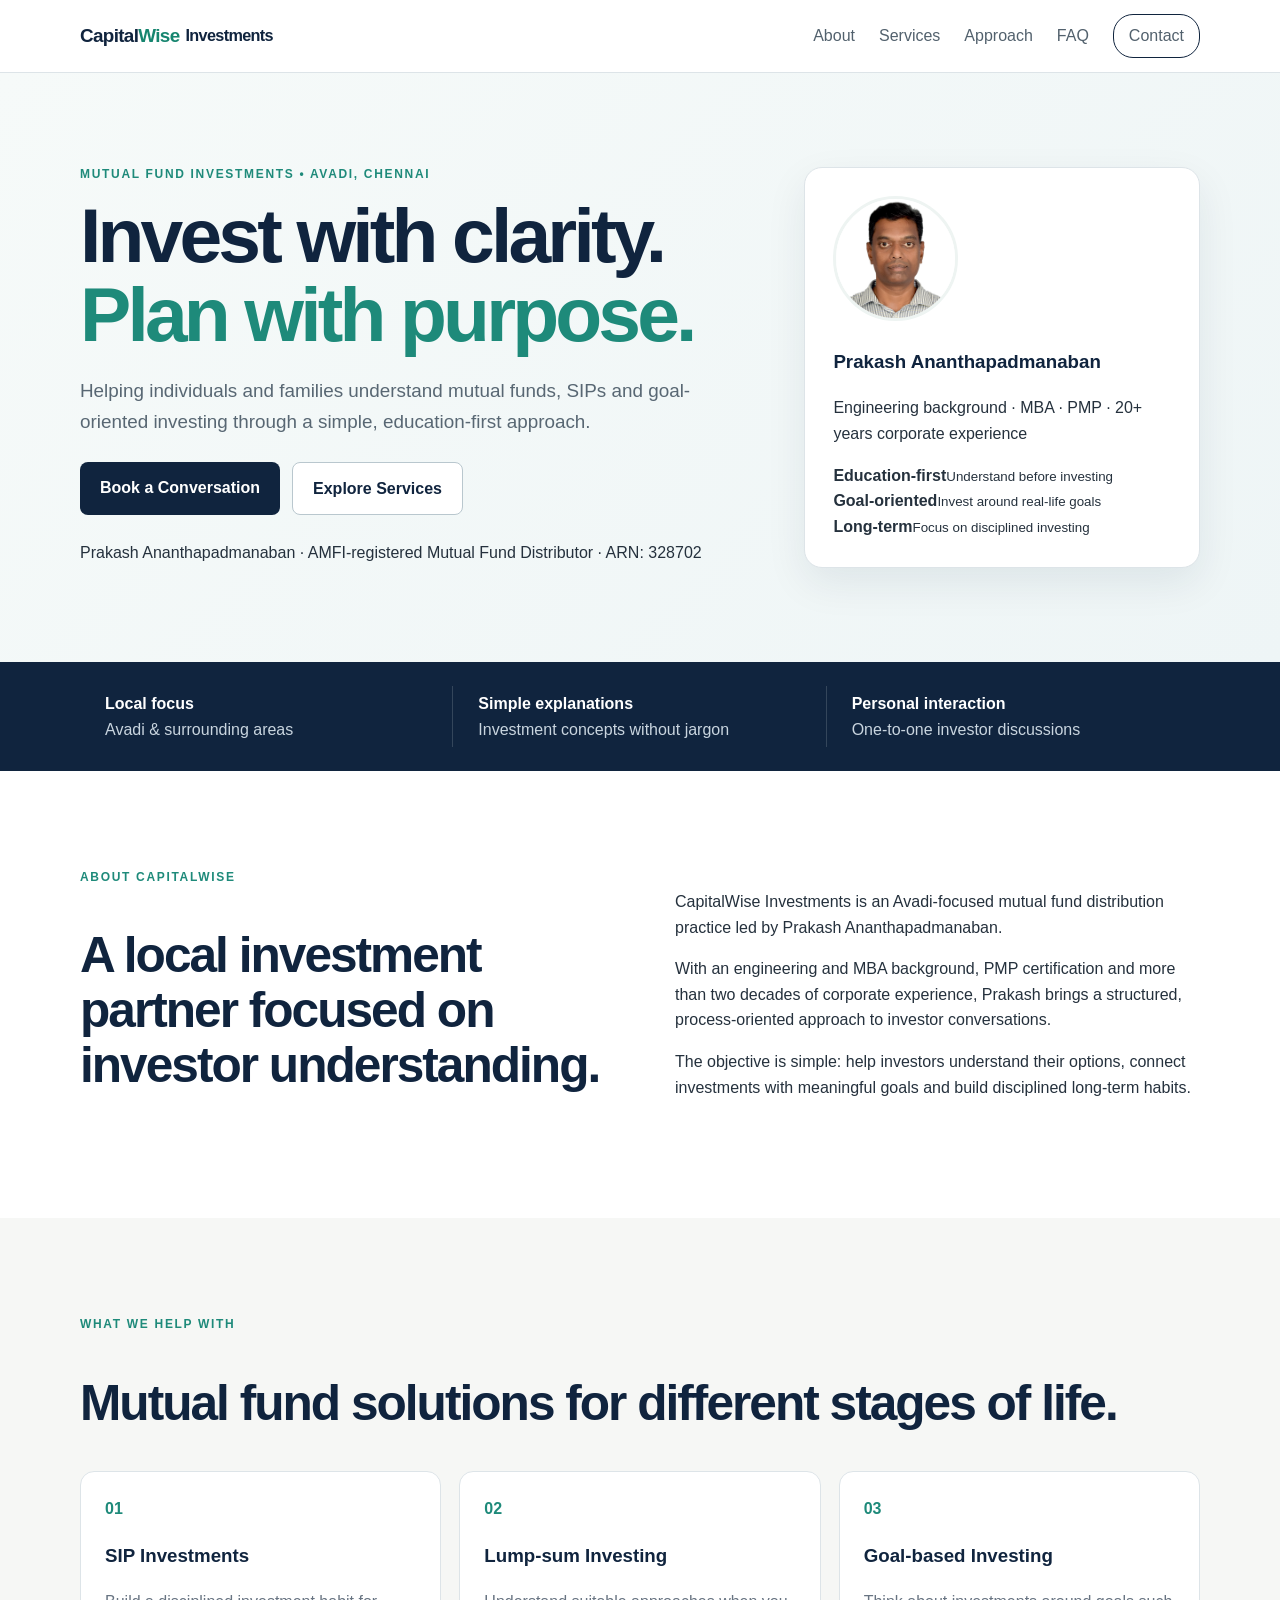
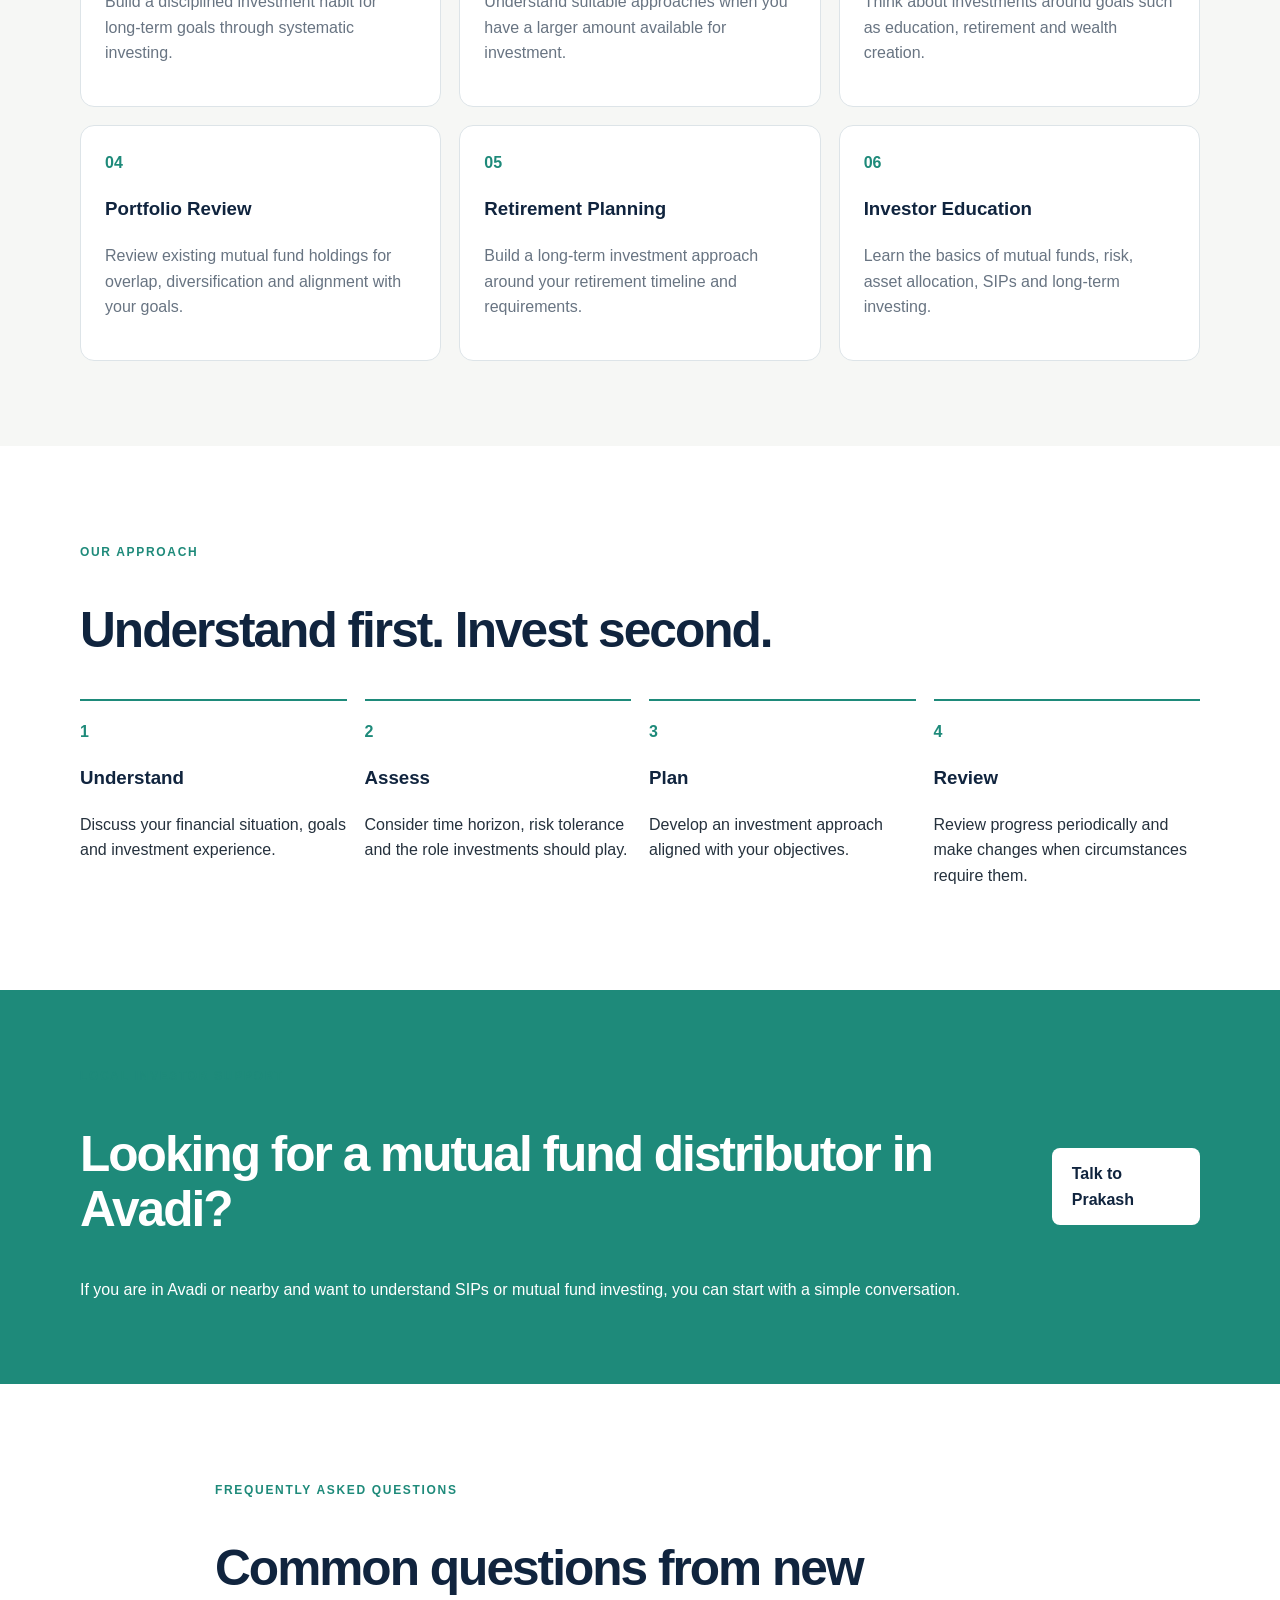
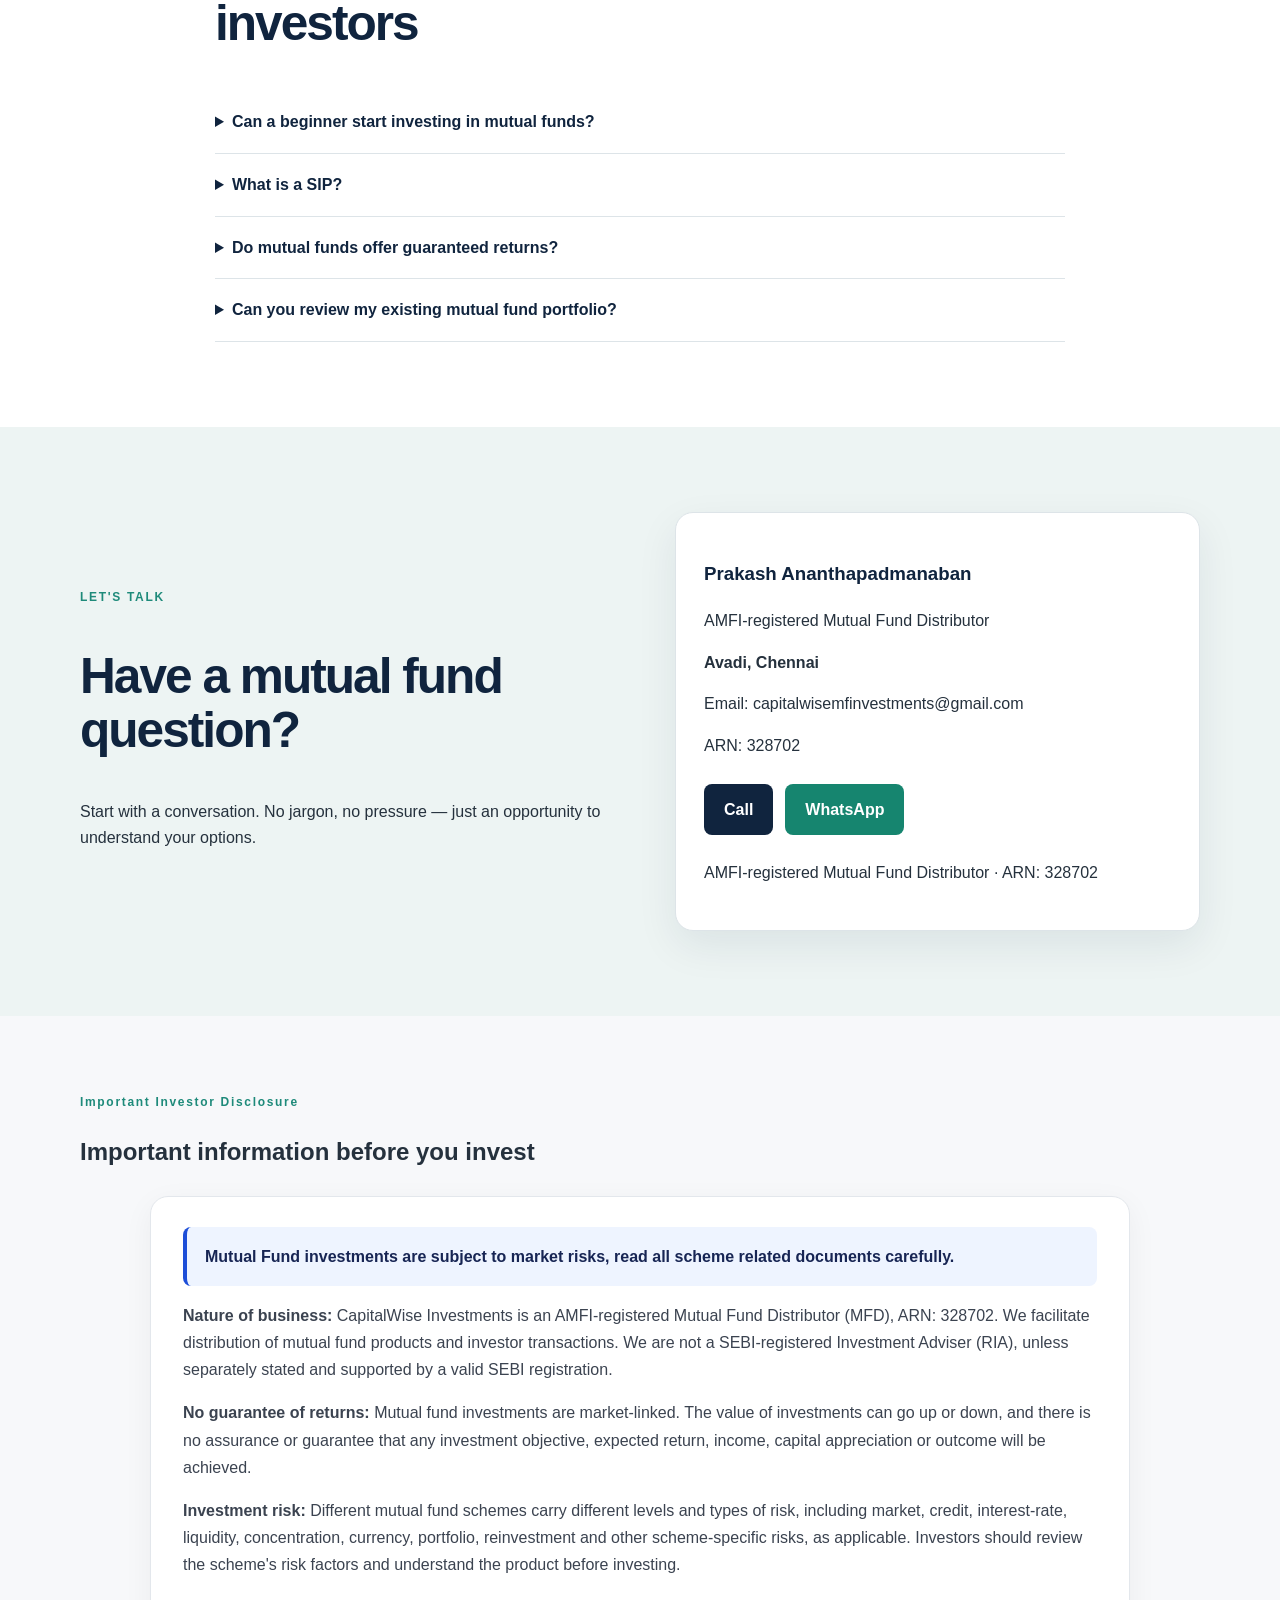
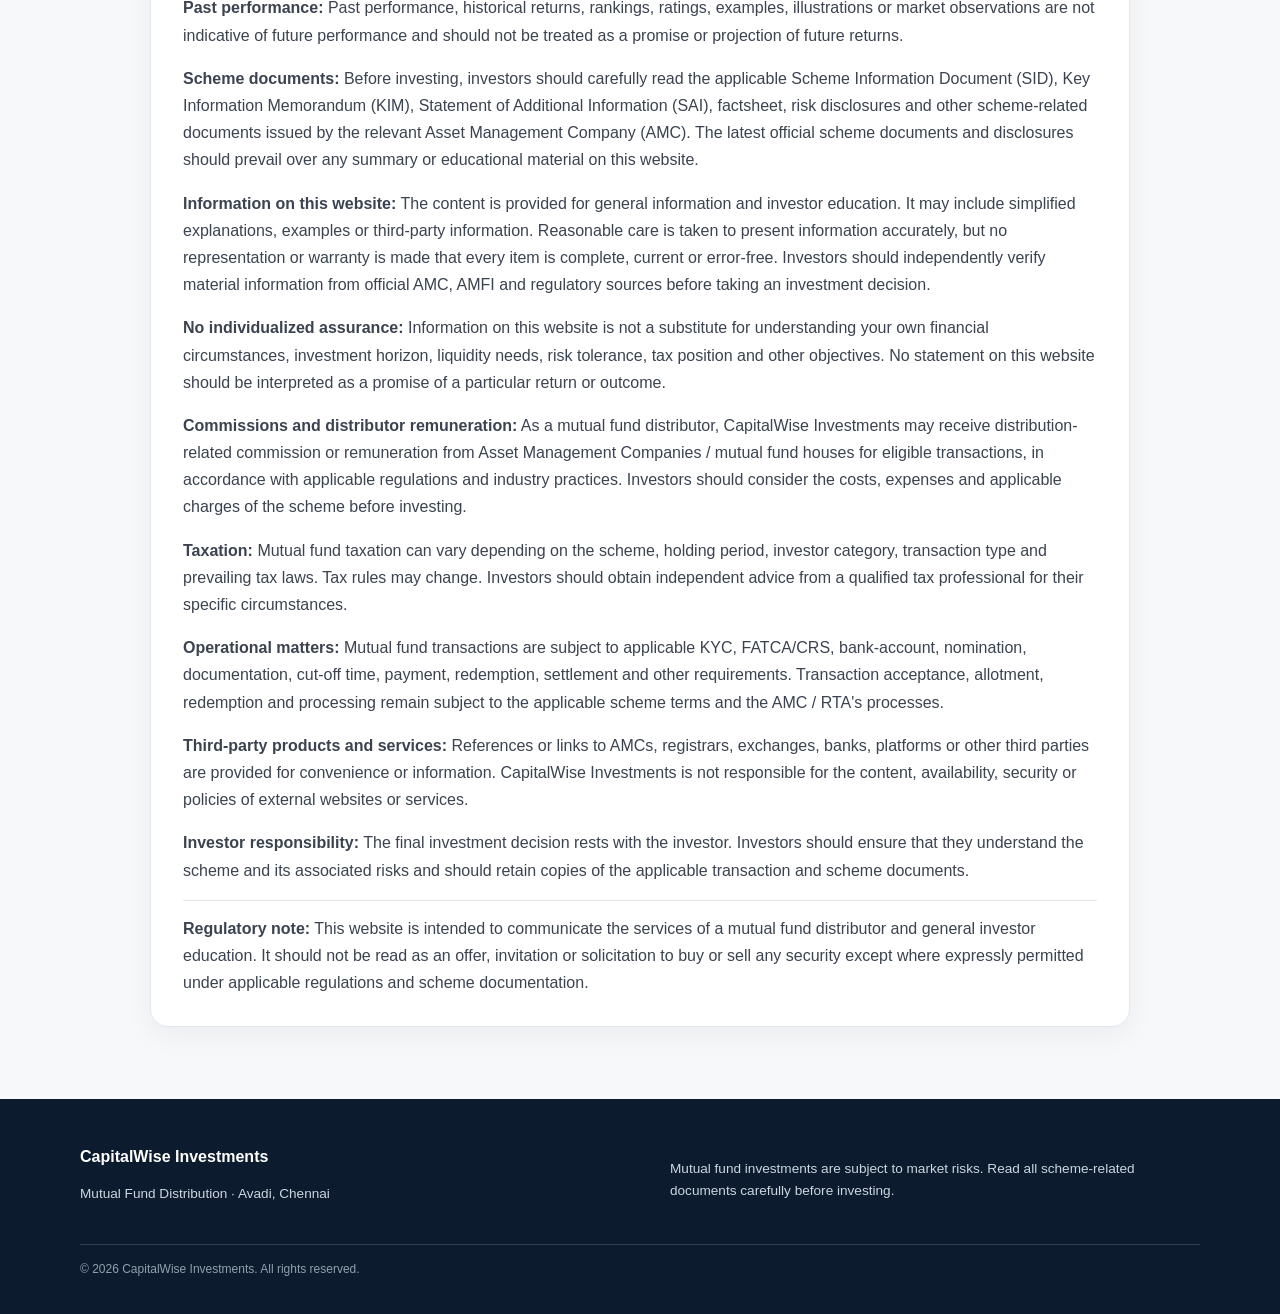
==== index.html @ 701c9440 "Add files via upload" ====
<!DOCTYPE html>
<html lang="en">
<head>
  <meta charset="UTF-8">
  <meta name="viewport" content="width=device-width, initial-scale=1.0">
  <title>CapitalWise Investments | Mutual Fund Distributor in Avadi, Chennai</title>
  <meta name="description" content="CapitalWise Investments helps individuals and families understand SIPs and mutual fund investments in Avadi, Chennai through an education-led, goal-oriented approach.">
  <meta name="keywords" content="mutual fund distributor Avadi, mutual fund advisor Avadi, SIP investment Avadi, mutual fund investment Chennai, CapitalWise Investments">
  <link rel="stylesheet" href="style.css">
</head>
<body>
<header class="nav">
  <div class="container nav-inner">
    <a class="brand brand-logo" href="index.html"><span class="cw-capital">Capital</span><span class="cw-wise">Wise</span><span class="cw-investments"> Investments</span></a>
    <nav>
      <a href="#about">About</a>
      <a href="#services">Services</a>
      <a href="#approach">Approach</a>
      <a href="#faq">FAQ</a>
      <a class="nav-cta" href="#contact">Contact</a>
    </nav>
  </div>
</header>

<main>
<section class="hero">
  <div class="container hero-grid">
    <div>
      <p class="eyebrow">MUTUAL FUND INVESTMENTS • AVADI, CHENNAI</p>
      <h1>Invest with clarity.<br><span>Plan with purpose.</span></h1>
      <p class="lead">Helping individuals and families understand mutual funds, SIPs and goal-oriented investing through a simple, education-first approach.</p>
      <div class="buttons">
        <a class="btn primary" href="#contact">Book a Conversation</a>
        <a class="btn secondary" href="#services">Explore Services</a>
      </div>
      <p class="credentials">Prakash Ananthapadmanaban · AMFI-registered Mutual Fund Distributor · ARN: 328702</p>
    </div>
    <div class="hero-card">
      <img class="portrait" src="assets/prakash-profile.jpg" alt="Prakash Ananthapadmanaban">
      <h3>Prakash Ananthapadmanaban</h3>
      <p>Engineering background · MBA · PMP · 20+ years corporate experience</p>
      <div class="mini-points">
        <div><strong>Education-first</strong><small>Understand before investing</small></div>
        <div><strong>Goal-oriented</strong><small>Invest around real-life goals</small></div>
        <div><strong>Long-term</strong><small>Focus on disciplined investing</small></div>
      </div>
    </div>
  </div>
</section>

<section class="trust-strip">
  <div class="container trust-grid">
    <div><strong>Local focus</strong><span>Avadi & surrounding areas</span></div>
    <div><strong>Simple explanations</strong><span>Investment concepts without jargon</span></div>
    <div><strong>Personal interaction</strong><span>One-to-one investor discussions</span></div>
  </div>
</section>

<section id="about" class="section">
  <div class="container two-col">
    <div>
      <p class="eyebrow">ABOUT CAPITALWISE</p>
      <h2>A local investment partner focused on investor understanding.</h2>
    </div>
    <div>
      <p>CapitalWise Investments is an Avadi-focused mutual fund distribution practice led by Prakash Ananthapadmanaban.</p>
      <p>With an engineering and MBA background, PMP certification and more than two decades of corporate experience, Prakash brings a structured, process-oriented approach to investor conversations.</p>
      <p>The objective is simple: help investors understand their options, connect investments with meaningful goals and build disciplined long-term habits.</p>
    </div>
  </div>
</section>

<section id="services" class="section light">
  <div class="container">
    <p class="eyebrow">WHAT WE HELP WITH</p>
    <h2>Mutual fund solutions for different stages of life.</h2>
    <div class="cards">
      <article><div class="icon">01</div><h3>SIP Investments</h3><p>Build a disciplined investment habit for long-term goals through systematic investing.</p></article>
      <article><div class="icon">02</div><h3>Lump-sum Investing</h3><p>Understand suitable approaches when you have a larger amount available for investment.</p></article>
      <article><div class="icon">03</div><h3>Goal-based Investing</h3><p>Think about investments around goals such as education, retirement and wealth creation.</p></article>
      <article><div class="icon">04</div><h3>Portfolio Review</h3><p>Review existing mutual fund holdings for overlap, diversification and alignment with your goals.</p></article>
      <article><div class="icon">05</div><h3>Retirement Planning</h3><p>Build a long-term investment approach around your retirement timeline and requirements.</p></article>
      <article><div class="icon">06</div><h3>Investor Education</h3><p>Learn the basics of mutual funds, risk, asset allocation, SIPs and long-term investing.</p></article>
    </div>
  </div>
</section>

<section id="approach" class="section">
  <div class="container">
    <p class="eyebrow">OUR APPROACH</p>
    <h2>Understand first. Invest second.</h2>
    <div class="steps">
      <div><span>1</span><h3>Understand</h3><p>Discuss your financial situation, goals and investment experience.</p></div>
      <div><span>2</span><h3>Assess</h3><p>Consider time horizon, risk tolerance and the role investments should play.</p></div>
      <div><span>3</span><h3>Plan</h3><p>Develop an investment approach aligned with your objectives.</p></div>
      <div><span>4</span><h3>Review</h3><p>Review progress periodically and make changes when circumstances require them.</p></div>
    </div>
  </div>
</section>

<section class="local-section">
  <div class="container local-box">
    <div>
      <p class="eyebrow">LOCAL INVESTOR SUPPORT</p>
      <h2>Looking for a mutual fund distributor in Avadi?</h2>
      <p>If you are in Avadi or nearby and want to understand SIPs or mutual fund investing, you can start with a simple conversation.</p>
    </div>
    <a class="btn light-btn" href="#contact">Talk to Prakash</a>
  </div>
</section>

<section id="faq" class="section">
  <div class="container narrow">
    <p class="eyebrow">FREQUENTLY ASKED QUESTIONS</p>
    <h2>Common questions from new investors</h2>
    <details><summary>Can a beginner start investing in mutual funds?</summary><p>Yes. The appropriate starting point depends on your goals, time horizon, risk tolerance and financial situation.</p></details>
    <details><summary>What is a SIP?</summary><p>A Systematic Investment Plan allows an investor to invest a chosen amount periodically into a mutual fund scheme.</p></details>
    <details><summary>Do mutual funds offer guaranteed returns?</summary><p>No. Mutual fund investments are subject to market risks. Returns are not guaranteed.</p></details>
    <details><summary>Can you review my existing mutual fund portfolio?</summary><p>Yes. A portfolio review can help you understand what you own, possible overlaps and whether the portfolio remains aligned with your objectives.</p></details>
  </div>
</section>

<section id="contact" class="contact">
  <div class="container contact-grid">
    <div>
      <p class="eyebrow">LET'S TALK</p>
      <h2>Have a mutual fund question?</h2>
      <p>Start with a conversation. No jargon, no pressure — just an opportunity to understand your options.</p>
    </div>
    <div class="contact-card">
      <h3>Prakash Ananthapadmanaban</h3>
      <p>AMFI-registered Mutual Fund Distributor</p>
      <p><strong>Avadi, Chennai</strong></p><p>Email: <a href="mailto:capitalwisemfinvestments@gmail.com">capitalwisemfinvestments@gmail.com</a></p>
      <p>ARN: 328702</p>
      <div class="buttons">
        <a class="btn primary" href="tel:+919841583765">Call</a>
        <a class="btn whatsapp" href="https://wa.me/919841583765">WhatsApp</a>
      </div>
      <p class="small">AMFI-registered Mutual Fund Distributor · ARN: 328702</p>
    </div>
  </div>
</section>
</main>

<section class="disclosure" id="investor-disclosure">
  <div class="container">
    <div class="section-heading">
      <span class="eyebrow">Important Investor Disclosure</span>
      <h2>Important information before you invest</h2>
    </div>
    <div class="disclosure-card">
      <p class="standard-warning"><strong>Mutual Fund investments are subject to market risks, read all scheme related documents carefully.</strong></p>
      <p><strong>Nature of business:</strong> CapitalWise Investments is an AMFI-registered Mutual Fund Distributor (MFD), ARN: 328702. We facilitate distribution of mutual fund products and investor transactions. We are not a SEBI-registered Investment Adviser (RIA), unless separately stated and supported by a valid SEBI registration.</p>
      <p><strong>No guarantee of returns:</strong> Mutual fund investments are market-linked. The value of investments can go up or down, and there is no assurance or guarantee that any investment objective, expected return, income, capital appreciation or outcome will be achieved.</p>
      <p><strong>Investment risk:</strong> Different mutual fund schemes carry different levels and types of risk, including market, credit, interest-rate, liquidity, concentration, currency, portfolio, reinvestment and other scheme-specific risks, as applicable. Investors should review the scheme's risk factors and understand the product before investing.</p>
      <p><strong>Past performance:</strong> Past performance, historical returns, rankings, ratings, examples, illustrations or market observations are not indicative of future performance and should not be treated as a promise or projection of future returns.</p>
      <p><strong>Scheme documents:</strong> Before investing, investors should carefully read the applicable Scheme Information Document (SID), Key Information Memorandum (KIM), Statement of Additional Information (SAI), factsheet, risk disclosures and other scheme-related documents issued by the relevant Asset Management Company (AMC). The latest official scheme documents and disclosures should prevail over any summary or educational material on this website.</p>
      <p><strong>Information on this website:</strong> The content is provided for general information and investor education. It may include simplified explanations, examples or third-party information. Reasonable care is taken to present information accurately, but no representation or warranty is made that every item is complete, current or error-free. Investors should independently verify material information from official AMC, AMFI and regulatory sources before taking an investment decision.</p>
      <p><strong>No individualized assurance:</strong> Information on this website is not a substitute for understanding your own financial circumstances, investment horizon, liquidity needs, risk tolerance, tax position and other objectives. No statement on this website should be interpreted as a promise of a particular return or outcome.</p>
      <p><strong>Commissions and distributor remuneration:</strong> As a mutual fund distributor, CapitalWise Investments may receive distribution-related commission or remuneration from Asset Management Companies / mutual fund houses for eligible transactions, in accordance with applicable regulations and industry practices. Investors should consider the costs, expenses and applicable charges of the scheme before investing.</p>
      <p><strong>Taxation:</strong> Mutual fund taxation can vary depending on the scheme, holding period, investor category, transaction type and prevailing tax laws. Tax rules may change. Investors should obtain independent advice from a qualified tax professional for their specific circumstances.</p>
      <p><strong>Operational matters:</strong> Mutual fund transactions are subject to applicable KYC, FATCA/CRS, bank-account, nomination, documentation, cut-off time, payment, redemption, settlement and other requirements. Transaction acceptance, allotment, redemption and processing remain subject to the applicable scheme terms and the AMC / RTA's processes.</p>
      <p><strong>Third-party products and services:</strong> References or links to AMCs, registrars, exchanges, banks, platforms or other third parties are provided for convenience or information. CapitalWise Investments is not responsible for the content, availability, security or policies of external websites or services.</p>
      <p><strong>Investor responsibility:</strong> The final investment decision rests with the investor. Investors should ensure that they understand the scheme and its associated risks and should retain copies of the applicable transaction and scheme documents.</p>
      <p class="disclosure-note"><strong>Regulatory note:</strong> This website is intended to communicate the services of a mutual fund distributor and general investor education. It should not be read as an offer, invitation or solicitation to buy or sell any security except where expressly permitted under applicable regulations and scheme documentation.</p>
    </div>
  </div>
</section>
<footer>
  <div class="container footer-grid">
    <div><strong>CapitalWise Investments</strong><p>Mutual Fund Distribution · Avadi, Chennai</p></div>
    <div><p>Mutual fund investments are subject to market risks. Read all scheme-related documents carefully before investing.</p></div>
  </div>
  <div class="container copyright">© 2026 CapitalWise Investments. All rights reserved.</div>
</footer>
</body>
</html>
---- style.css ----
*{box-sizing:border-box}body{margin:0;font-family:Arial,sans-serif;color:#25313d;line-height:1.6}a{text-decoration:none;color:inherit}.container{width:min(1120px,92%);margin:auto}.nav{position:sticky;top:0;background:#fff;border-bottom:1px solid #dde4e8;z-index:5}.nav-inner{height:72px;display:flex;justify-content:space-between;align-items:center}.brand-logo img{height:58px;width:auto}nav{display:flex;gap:24px;align-items:center;color:#52616d}.nav-cta{border:1px solid #10243e;padding:8px 15px;border-radius:20px}.hero{background:linear-gradient(135deg,#f6faf9,#eef5f6);padding:80px 0}.hero-grid{display:grid;grid-template-columns:1.25fr .75fr;gap:65px;align-items:center}.eyebrow{font-size:.75rem;font-weight:800;letter-spacing:.14em;color:#1e8a7a}.hero h1{font-size:clamp(2.7rem,6vw,4.8rem);line-height:1.03;letter-spacing:-.05em;color:#10243e;margin:12px 0 22px}.hero h1 span,.compact-hero h1 span{color:#1e8a7a}.lead{font-size:1.18rem;color:#586773;max-width:680px}.buttons{display:flex;gap:12px;flex-wrap:wrap;margin:25px 0}.btn{padding:13px 20px;border-radius:8px;font-weight:750;display:inline-block}.primary{background:#10243e;color:white}.secondary{background:white;border:1px solid #b9c7ce;color:#10243e}.whatsapp{background:#16856f;color:white}.credential-box{display:flex;flex-direction:column;padding:13px 16px;border-left:3px solid #1e8a7a;background:#edf7f4;max-width:600px}.credential-box span{font-size:.82rem;color:#687482}.hero-card,.contact-card{background:#fff;border:1px solid #dde4e8;border-radius:18px;padding:28px;box-shadow:0 15px 40px rgba(16,36,62,.08)}.portrait{width:125px;height:125px;border-radius:50%;object-fit:cover;object-position:center top;border:3px solid #eef4f2}.hero-card h3,.contact-card h3{color:#10243e}.hero-card li{padding:5px;color:#687482}.card-note{border-top:1px solid #dde4e8;padding-top:15px;color:#687482;font-size:.88rem}.trust-strip{background:#10243e;color:#fff}.trust-grid{display:grid;grid-template-columns:repeat(3,1fr);padding:24px 0}.trust-grid div{padding:5px 25px;border-right:1px solid #34465b}.trust-grid div:last-child{border:0}.trust-grid span,.trust-grid strong{display:block}.trust-grid span{color:#c9d5df}.section{padding:85px 0}.light{background:#f6f7f5}.two-col,.contact-grid{display:grid;grid-template-columns:1fr 1fr;gap:70px;align-items:center}.section h2,.contact h2,.local-section h2{font-size:clamp(2rem,4vw,3.1rem);line-height:1.1;color:#10243e;letter-spacing:-.04em}.cards{display:grid;grid-template-columns:repeat(3,1fr);gap:18px;margin-top:35px}.cards article{background:#fff;border:1px solid #dde4e8;border-radius:14px;padding:24px}.cards h3{color:#10243e}.cards p,.content-grid p{color:#687482}.icon{color:#1e8a7a;font-weight:800}.steps{display:grid;grid-template-columns:repeat(4,1fr);gap:18px;margin-top:35px}.steps>div{border-top:2px solid #1e8a7a;padding-top:18px}.steps span{color:#1e8a7a;font-weight:800}.steps h3{color:#10243e}.local-section{background:#1e8a7a;color:white;padding:65px 0}.local-box{display:flex;justify-content:space-between;align-items:center;gap:35px}.local-section h2{color:white}.light-eyebrow{color:#d8fff6}.light-btn{background:#fff;color:#10243e}.contact{background:#edf4f3;padding:85px 0}.contact-links{display:flex;flex-direction:column;gap:8px;font-weight:750;color:#10243e}.narrow{max-width:850px}.narrow details{border-bottom:1px solid #dde4e8;padding:18px 0}.narrow summary{font-weight:750;color:#10243e}.content-grid{display:grid;grid-template-columns:1fr 1fr;gap:20px;margin-top:35px}.content-grid>div{padding:25px;border:1px solid #dde4e8;border-radius:14px}.compact-hero{padding:70px 0}.compact-hero h1{font-size:clamp(2.5rem,6vw,4.4rem);color:#10243e;line-height:1.05}.footer-grid{display:grid;grid-template-columns:1fr 1fr;gap:60px}.footer-grid p{font-size:.85rem;color:#cbd6df}.footer-grid strong{color:white}.copyright{border-top:1px solid #304052;margin-top:25px;padding:15px 0;color:#91a0ad;font-size:.75rem}footer{background:#0c1b2e;padding:45px 0 20px;color:white}@media(max-width:800px){nav{display:none}.hero-grid,.two-col,.contact-grid{grid-template-columns:1fr;gap:35px}.cards,.steps,.content-grid{grid-template-columns:1fr 1fr}.local-box{flex-direction:column;align-items:flex-start}.footer-grid{grid-template-columns:1fr}}@media(max-width:520px){.cards,.steps,.content-grid{grid-template-columns:1fr}.brand-logo img{height:48px}.hero{padding:55px 0}.trust-grid{grid-template-columns:1fr}.trust-grid div{border:0;border-bottom:1px solid #34465b;padding:12px 0}}
.brand-logo{display:flex;align-items:center;gap:0;white-space:nowrap;font-size:1.18rem;font-weight:850;letter-spacing:-.035em;color:#10243e}.cw-wise{color:#16856f}.cw-investments{font-size:.86em;color:#10243e;margin-left:6px;font-weight:750}.brand-logo:hover{text-decoration:none}


/* Detailed investor disclosure */
.disclosure{padding:72px 0;background:#f7f8fa}
.disclosure-card{max-width:980px;margin:24px auto 0;background:#fff;border:1px solid #e3e7ec;border-radius:18px;padding:30px 32px;box-shadow:0 8px 30px rgba(15,23,42,.05)}
.disclosure-card p{margin:0 0 16px;line-height:1.7;color:#3b4350}
.disclosure-card p:last-child{margin-bottom:0}
.standard-warning{padding:16px 18px;border-left:4px solid #1d4ed8;background:#eef4ff;color:#172554!important;border-radius:8px}
.disclosure-note{padding-top:14px;border-top:1px solid #e3e7ec}
@media(max-width:700px){.disclosure-card{padding:22px 18px}.disclosure{padding:52px 0}}
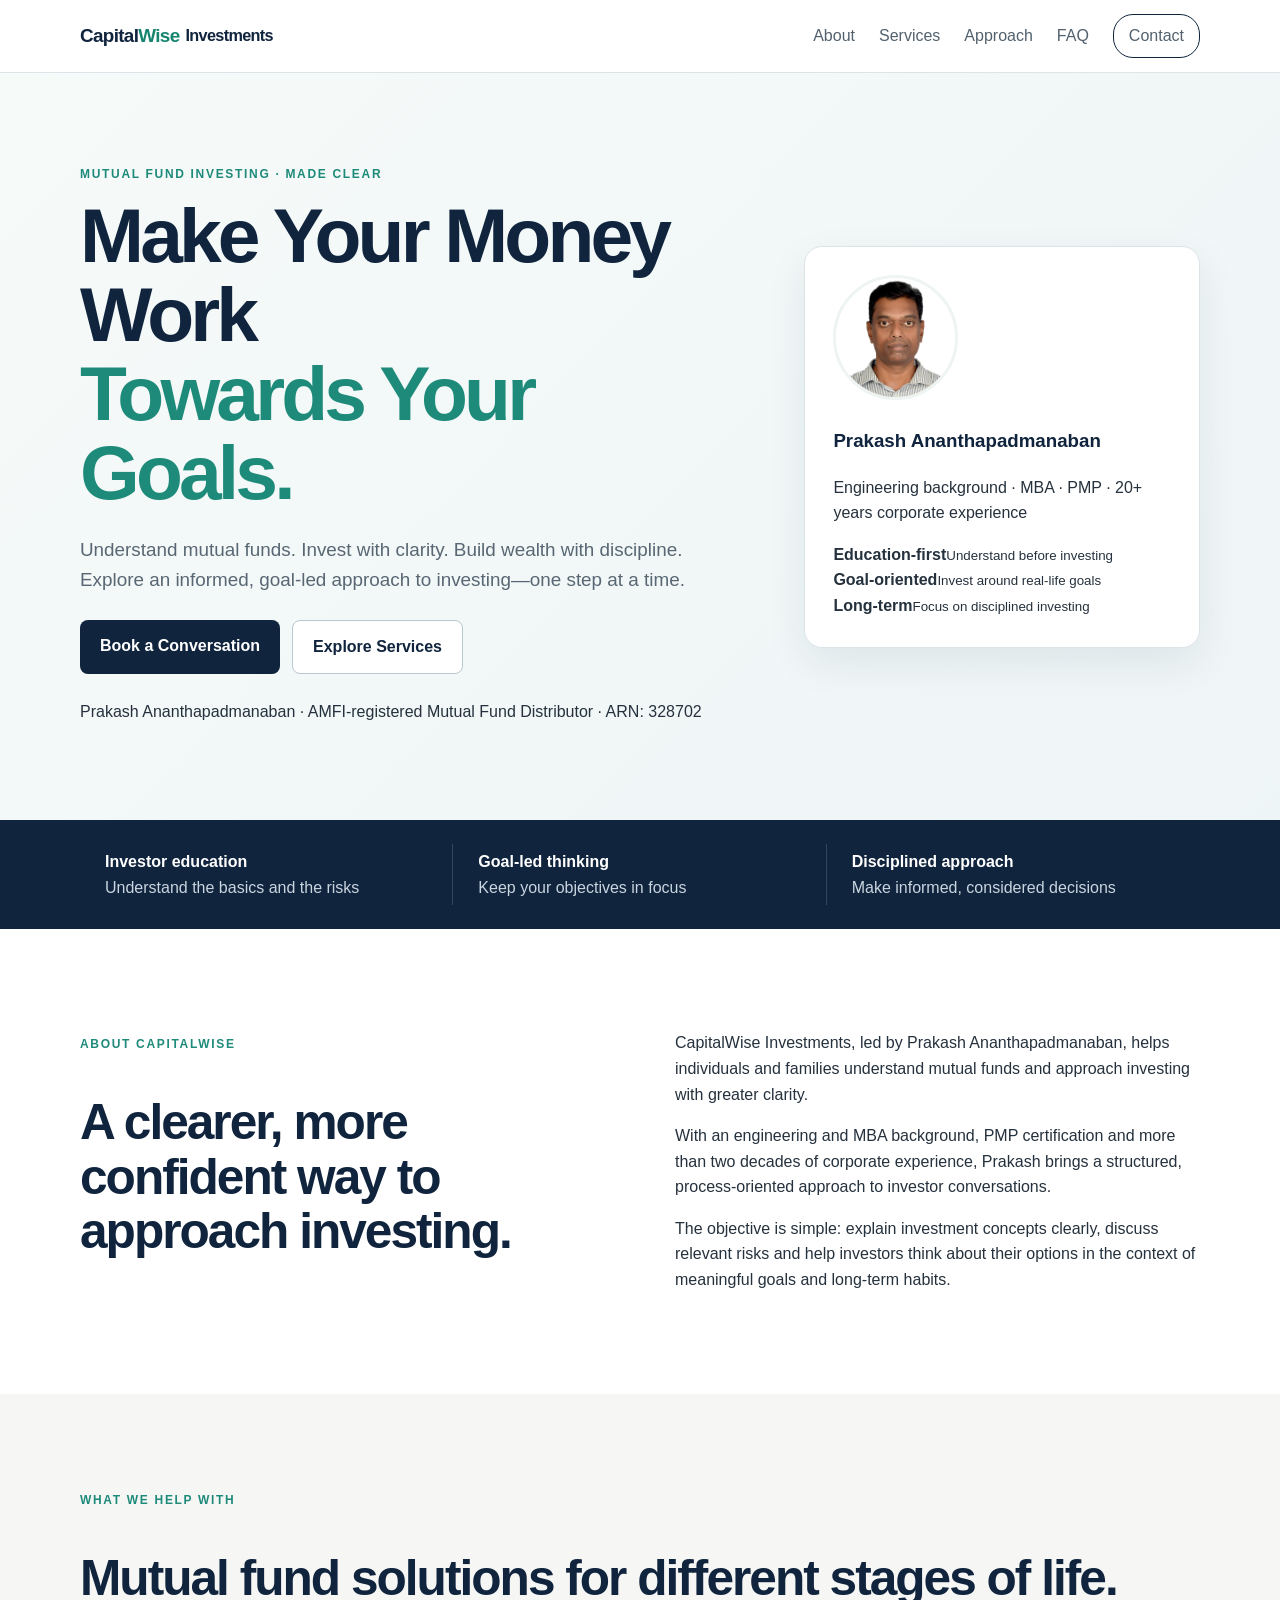
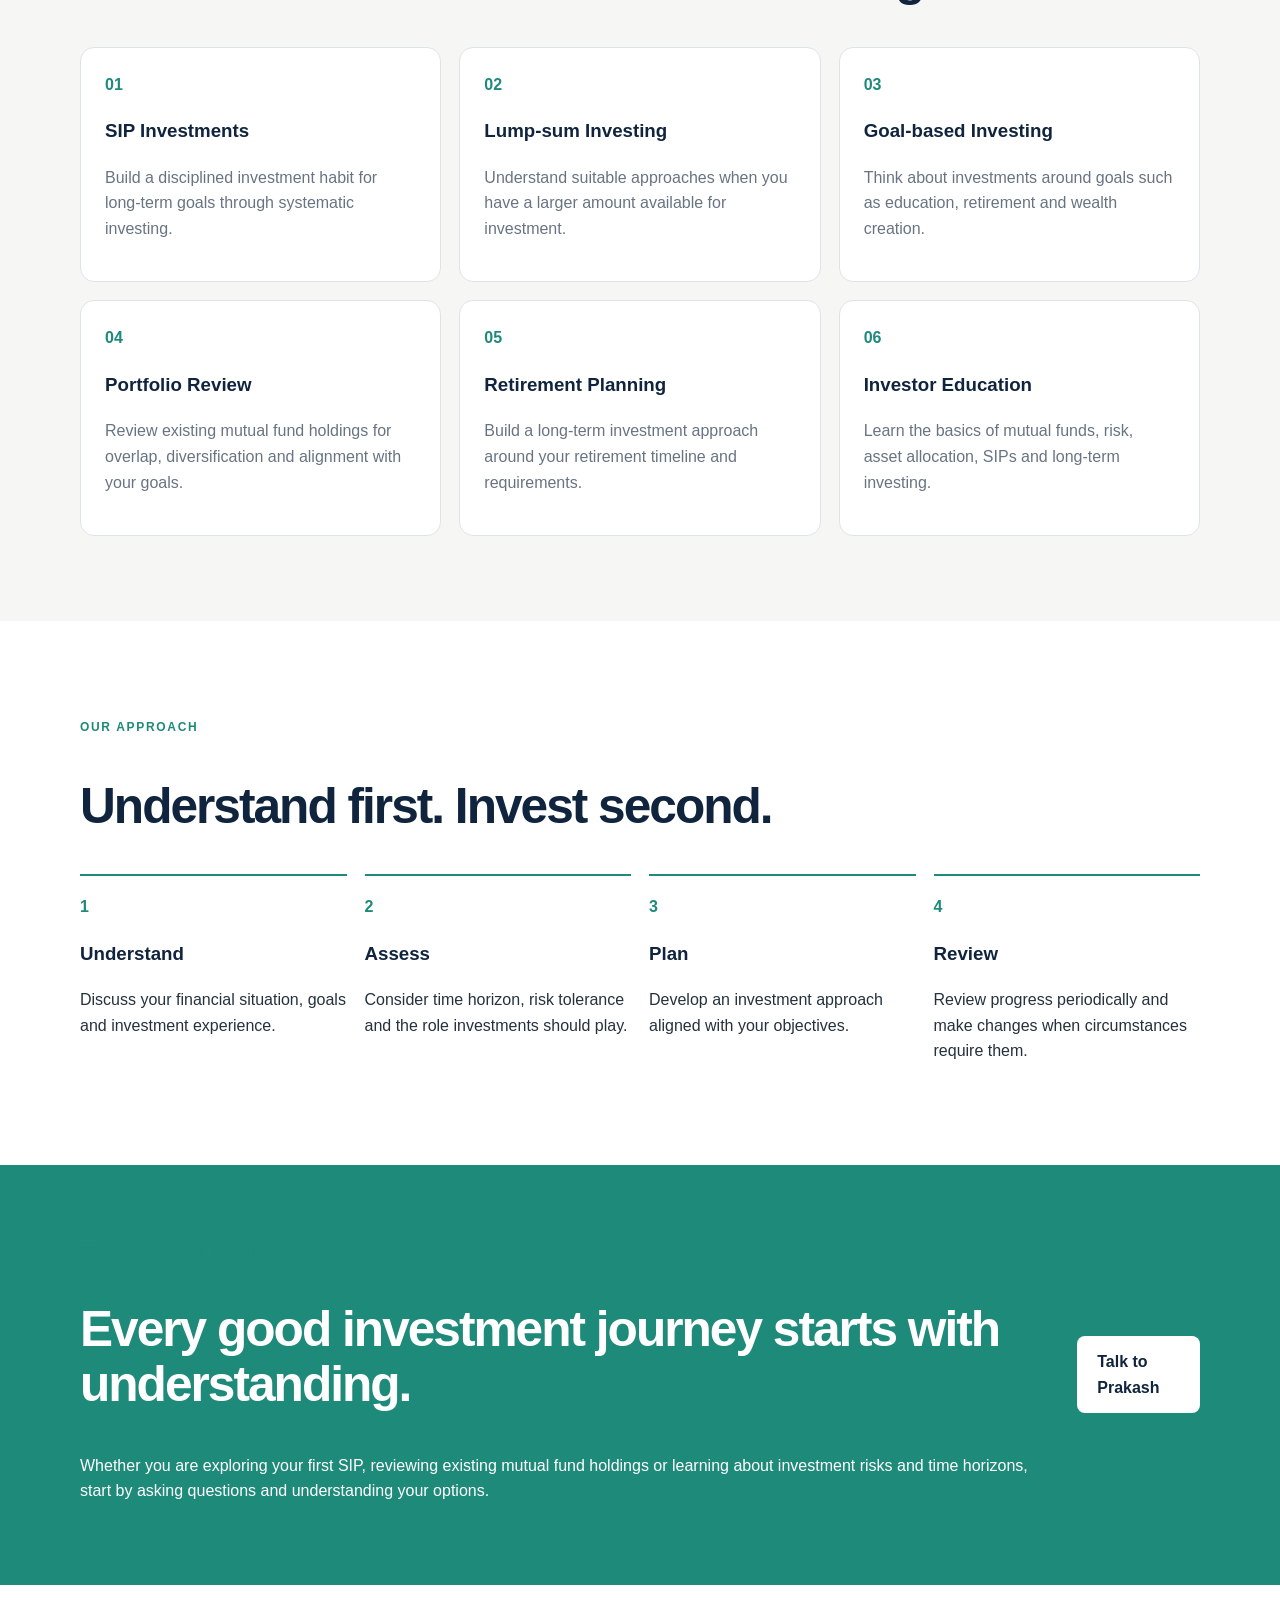
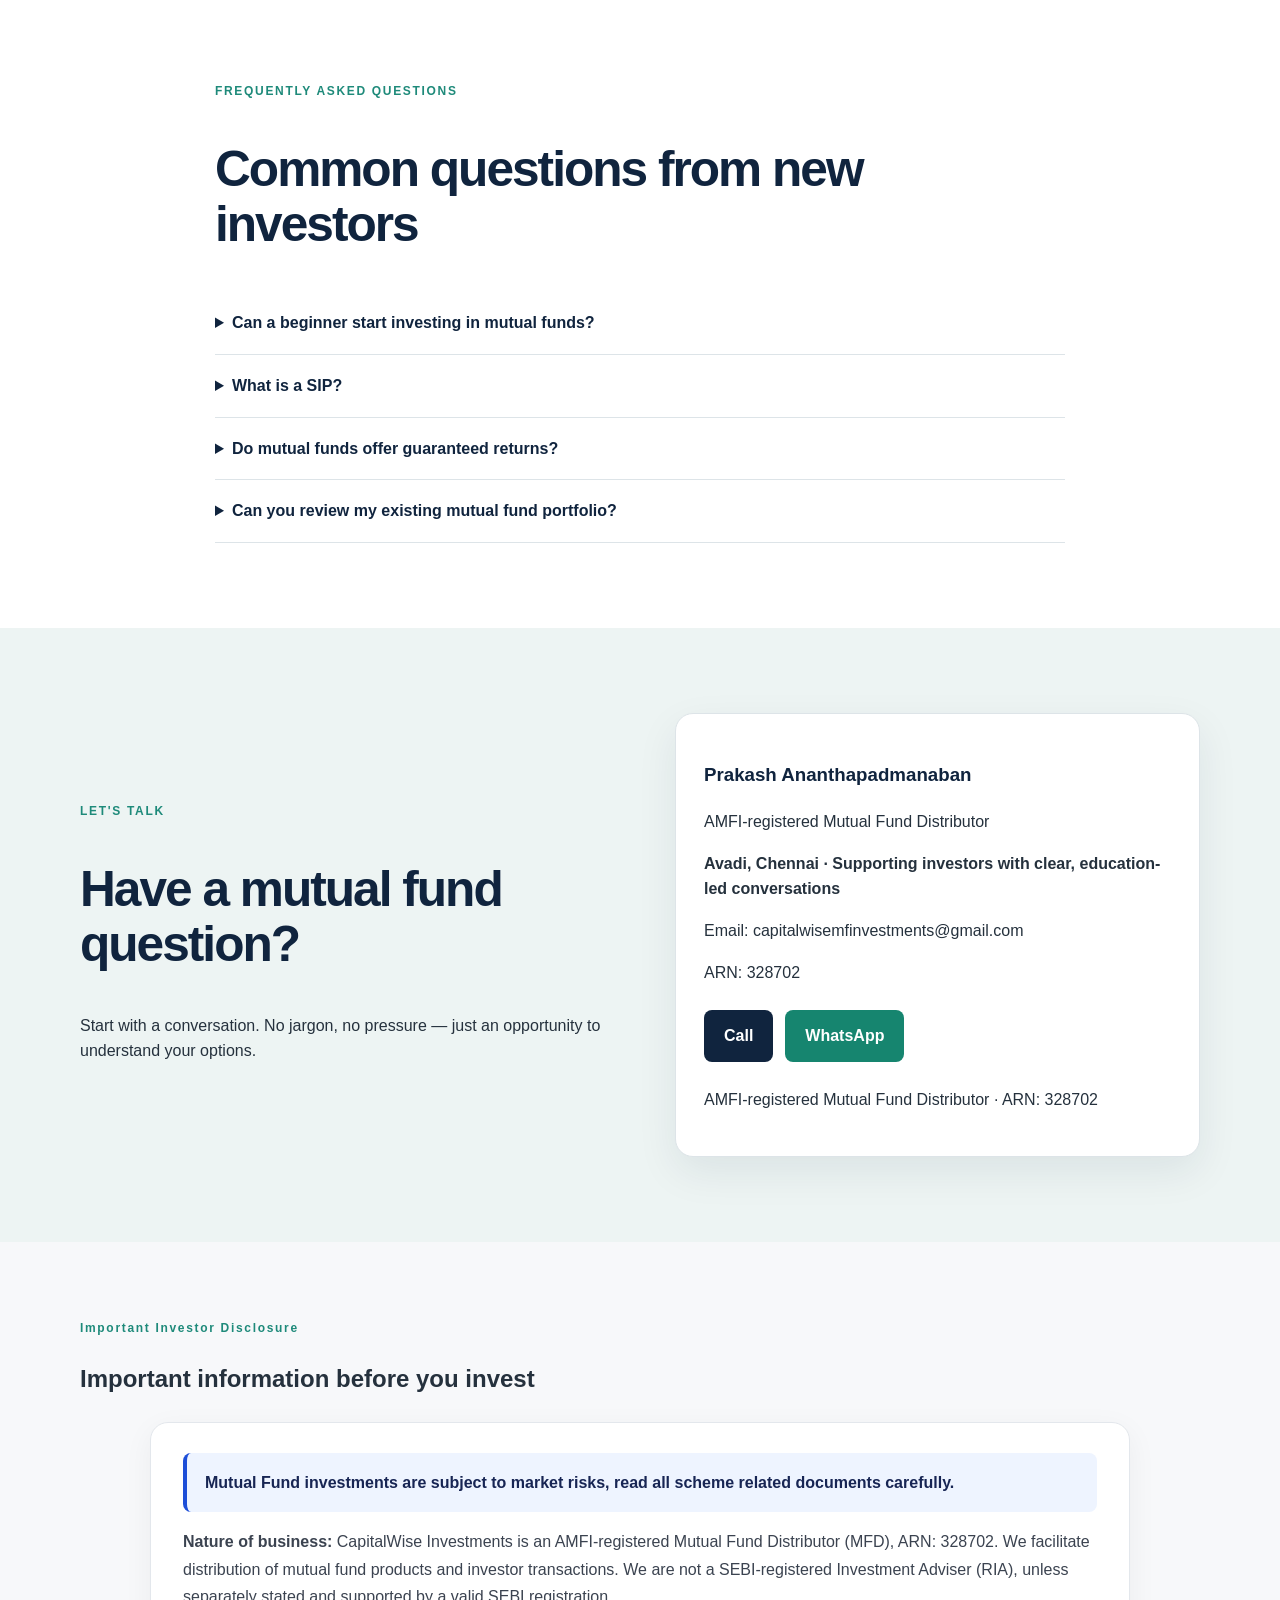
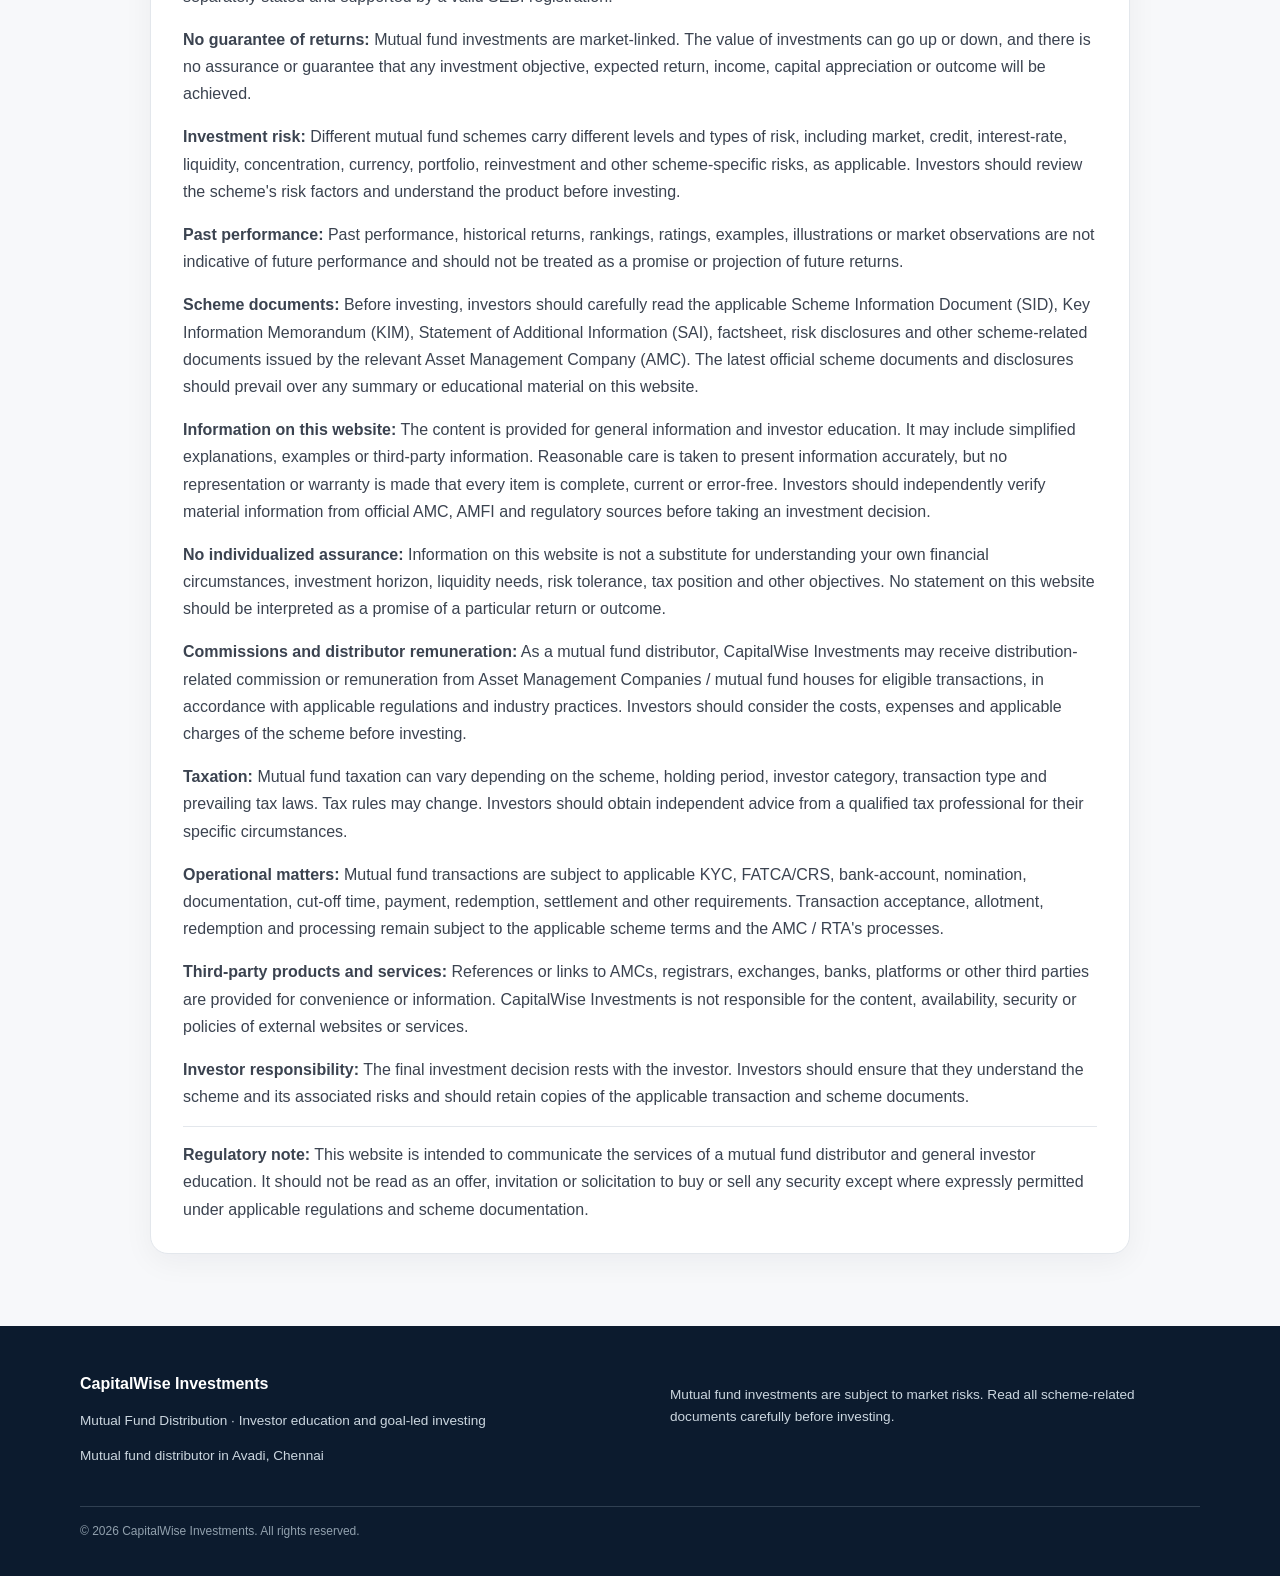
==== commit e8c3c80b: "Broaden homepage messaging for Indian audience" ====
--- a/index.html
+++ b/index.html
@@ -3,10 +3,11 @@
 <head>
   <meta charset="UTF-8">
   <meta name="viewport" content="width=device-width, initial-scale=1.0">
-  <title>CapitalWise Investments | Mutual Fund Distributor in Avadi, Chennai</title>
-  <meta name="description" content="CapitalWise Investments helps individuals and families understand SIPs and mutual fund investments in Avadi, Chennai through an education-led, goal-oriented approach.">
-  <meta name="keywords" content="mutual fund distributor Avadi, mutual fund advisor Avadi, SIP investment Avadi, mutual fund investment Chennai, CapitalWise Investments">
+  <title>CapitalWise Investments | Mutual Fund Investing Made Clear</title>
+  <meta name="description" content="Understand mutual funds, invest with clarity and build disciplined habits around your goals with CapitalWise Investments, led by AMFI-registered Mutual Fund Distributor Prakash Ananthapadmanaban.">
+  <meta name="keywords" content="CapitalWise Investments, mutual fund distributor, mutual fund investments India, SIP investing, goal-based investing, investor education, portfolio review">
   <link rel="stylesheet" href="style.css">
+  <link rel="canonical" href="https://capitalwiseinvestments.in/">
 </head>
 <body>
 <header class="nav">
@@ -26,9 +27,9 @@
 <section class="hero">
   <div class="container hero-grid">
     <div>
-      <p class="eyebrow">MUTUAL FUND INVESTMENTS • AVADI, CHENNAI</p>
-      <h1>Invest with clarity.<br><span>Plan with purpose.</span></h1>
-      <p class="lead">Helping individuals and families understand mutual funds, SIPs and goal-oriented investing through a simple, education-first approach.</p>
+      <p class="eyebrow">MUTUAL FUND INVESTING · MADE CLEAR</p>
+      <h1>Make Your Money Work<br><span>Towards Your Goals.</span></h1>
+      <p class="lead">Understand mutual funds. Invest with clarity. Build wealth with discipline. Explore an informed, goal-led approach to investing—one step at a time.</p>
       <div class="buttons">
         <a class="btn primary" href="#contact">Book a Conversation</a>
         <a class="btn secondary" href="#services">Explore Services</a>
@@ -50,9 +51,9 @@
 
 <section class="trust-strip">
   <div class="container trust-grid">
-    <div><strong>Local focus</strong><span>Avadi & surrounding areas</span></div>
-    <div><strong>Simple explanations</strong><span>Investment concepts without jargon</span></div>
-    <div><strong>Personal interaction</strong><span>One-to-one investor discussions</span></div>
+    <div><strong>Investor education</strong><span>Understand the basics and the risks</span></div>
+    <div><strong>Goal-led thinking</strong><span>Keep your objectives in focus</span></div>
+    <div><strong>Disciplined approach</strong><span>Make informed, considered decisions</span></div>
   </div>
 </section>
 
@@ -60,12 +61,12 @@
   <div class="container two-col">
     <div>
       <p class="eyebrow">ABOUT CAPITALWISE</p>
-      <h2>A local investment partner focused on investor understanding.</h2>
+      <h2>A clearer, more confident way to approach investing.</h2>
     </div>
     <div>
-      <p>CapitalWise Investments is an Avadi-focused mutual fund distribution practice led by Prakash Ananthapadmanaban.</p>
+      <p>CapitalWise Investments, led by Prakash Ananthapadmanaban, helps individuals and families understand mutual funds and approach investing with greater clarity.</p>
       <p>With an engineering and MBA background, PMP certification and more than two decades of corporate experience, Prakash brings a structured, process-oriented approach to investor conversations.</p>
-      <p>The objective is simple: help investors understand their options, connect investments with meaningful goals and build disciplined long-term habits.</p>
+      <p>The objective is simple: explain investment concepts clearly, discuss relevant risks and help investors think about their options in the context of meaningful goals and long-term habits.</p>
     </div>
   </div>
 </section>
@@ -101,9 +102,9 @@
 <section class="local-section">
   <div class="container local-box">
     <div>
-      <p class="eyebrow">LOCAL INVESTOR SUPPORT</p>
-      <h2>Looking for a mutual fund distributor in Avadi?</h2>
-      <p>If you are in Avadi or nearby and want to understand SIPs or mutual fund investing, you can start with a simple conversation.</p>
+      <p class="eyebrow">YOUR INVESTING JOURNEY</p>
+      <h2>Every good investment journey starts with understanding.</h2>
+      <p>Whether you are exploring your first SIP, reviewing existing mutual fund holdings or learning about investment risks and time horizons, start by asking questions and understanding your options.</p>
     </div>
     <a class="btn light-btn" href="#contact">Talk to Prakash</a>
   </div>
@@ -130,7 +131,7 @@
     <div class="contact-card">
       <h3>Prakash Ananthapadmanaban</h3>
       <p>AMFI-registered Mutual Fund Distributor</p>
-      <p><strong>Avadi, Chennai</strong></p><p>Email: <a href="mailto:capitalwisemfinvestments@gmail.com">capitalwisemfinvestments@gmail.com</a></p>
+      <p><strong>Avadi, Chennai · Supporting investors with clear, education-led conversations</strong></p><p>Email: <a href="mailto:capitalwisemfinvestments@gmail.com">capitalwisemfinvestments@gmail.com</a></p>
       <p>ARN: 328702</p>
       <div class="buttons">
         <a class="btn primary" href="tel:+919841583765">Call</a>
@@ -168,7 +169,7 @@
 </section>
 <footer>
   <div class="container footer-grid">
-    <div><strong>CapitalWise Investments</strong><p>Mutual Fund Distribution · Avadi, Chennai</p></div>
+    <div><strong>CapitalWise Investments</strong><p>Mutual Fund Distribution · Investor education and goal-led investing</p><p><a href="mutual-fund-distributor-avadi.html">Mutual fund distributor in Avadi, Chennai</a></p></div>
     <div><p>Mutual fund investments are subject to market risks. Read all scheme-related documents carefully before investing.</p></div>
   </div>
   <div class="container copyright">© 2026 CapitalWise Investments. All rights reserved.</div>
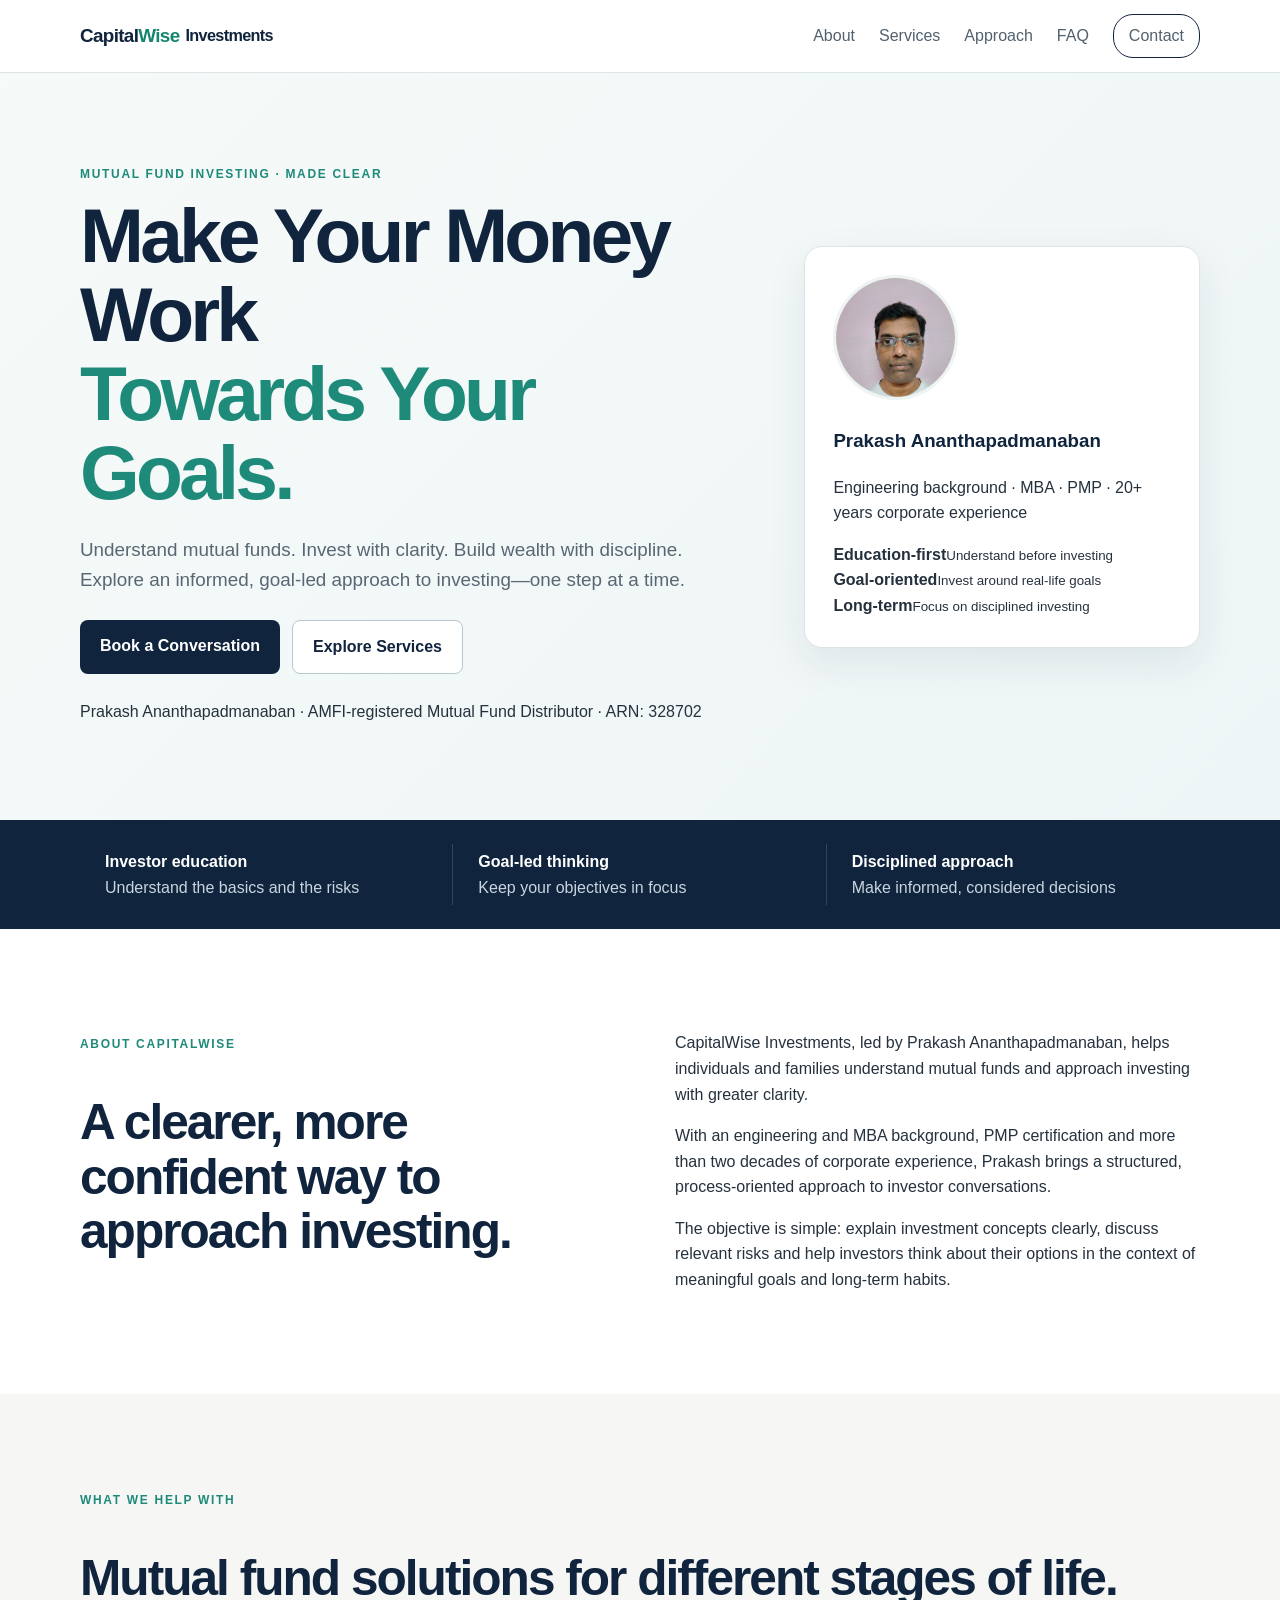
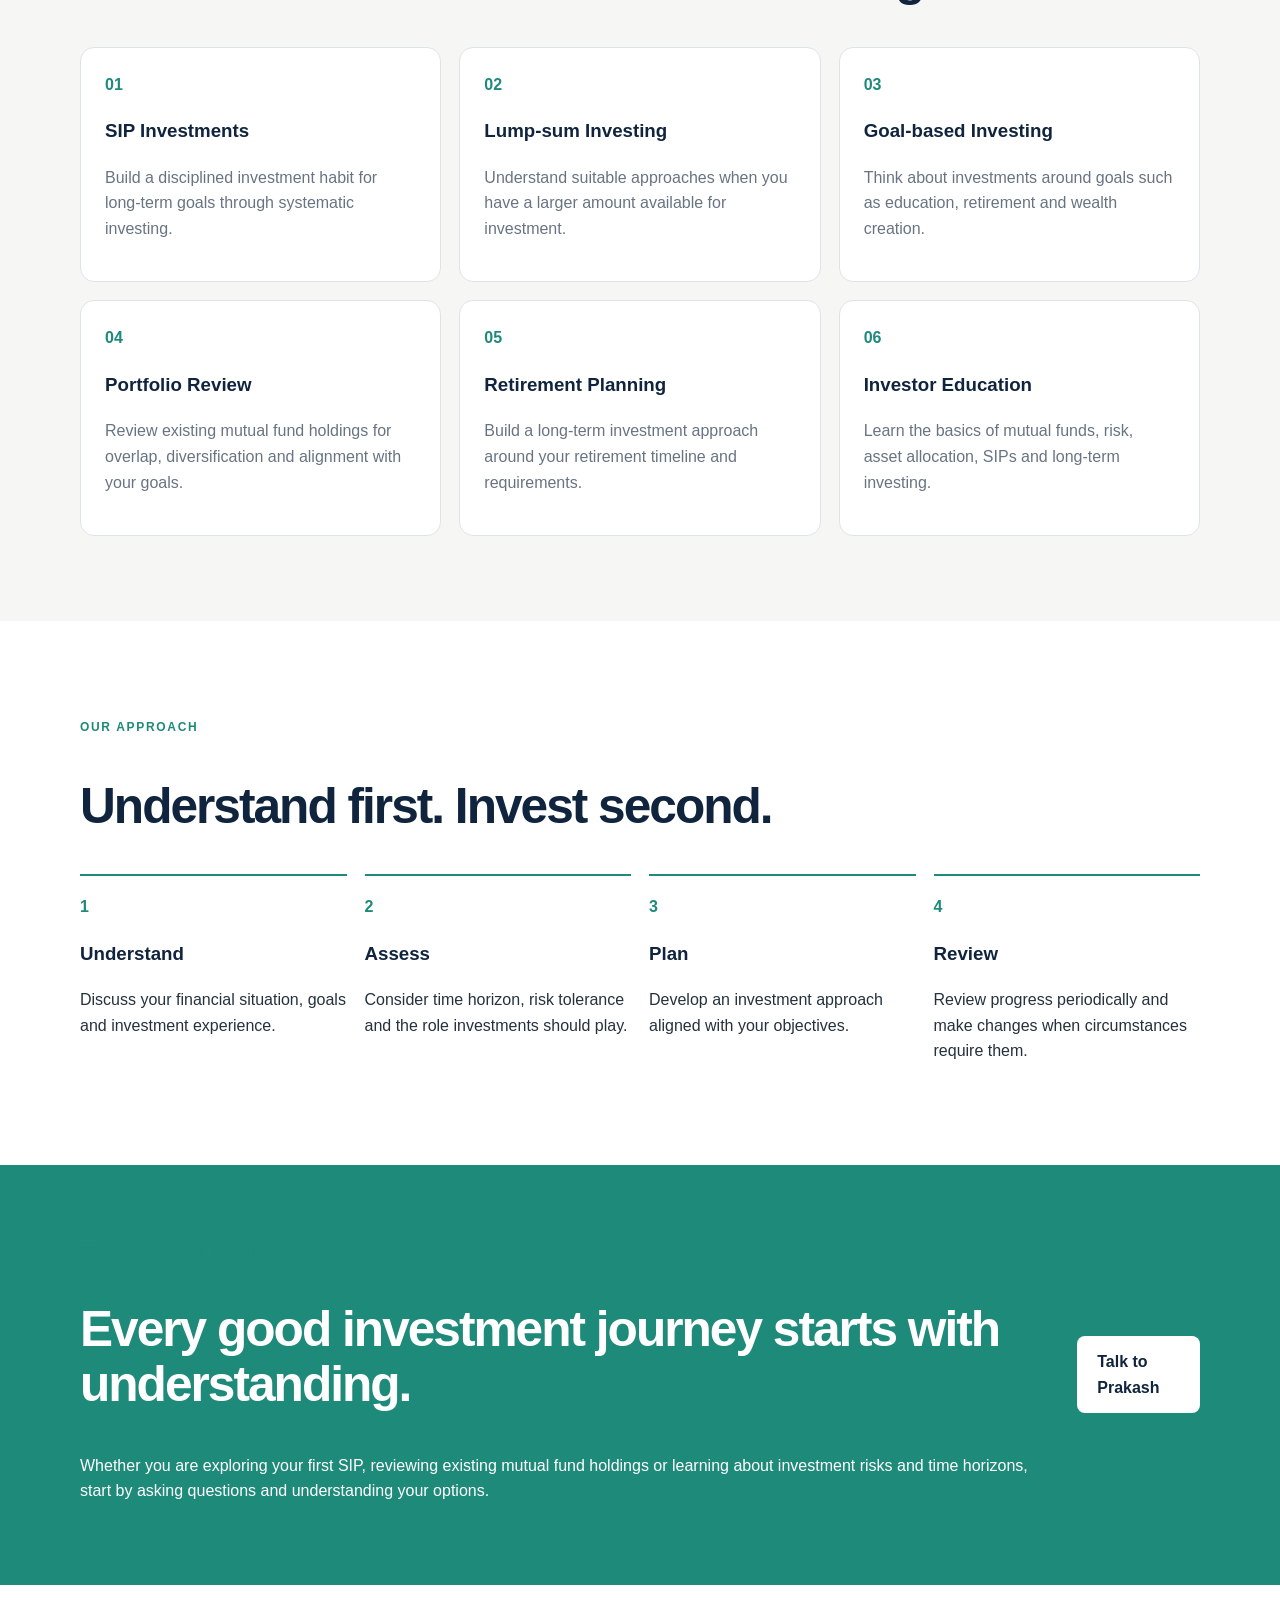
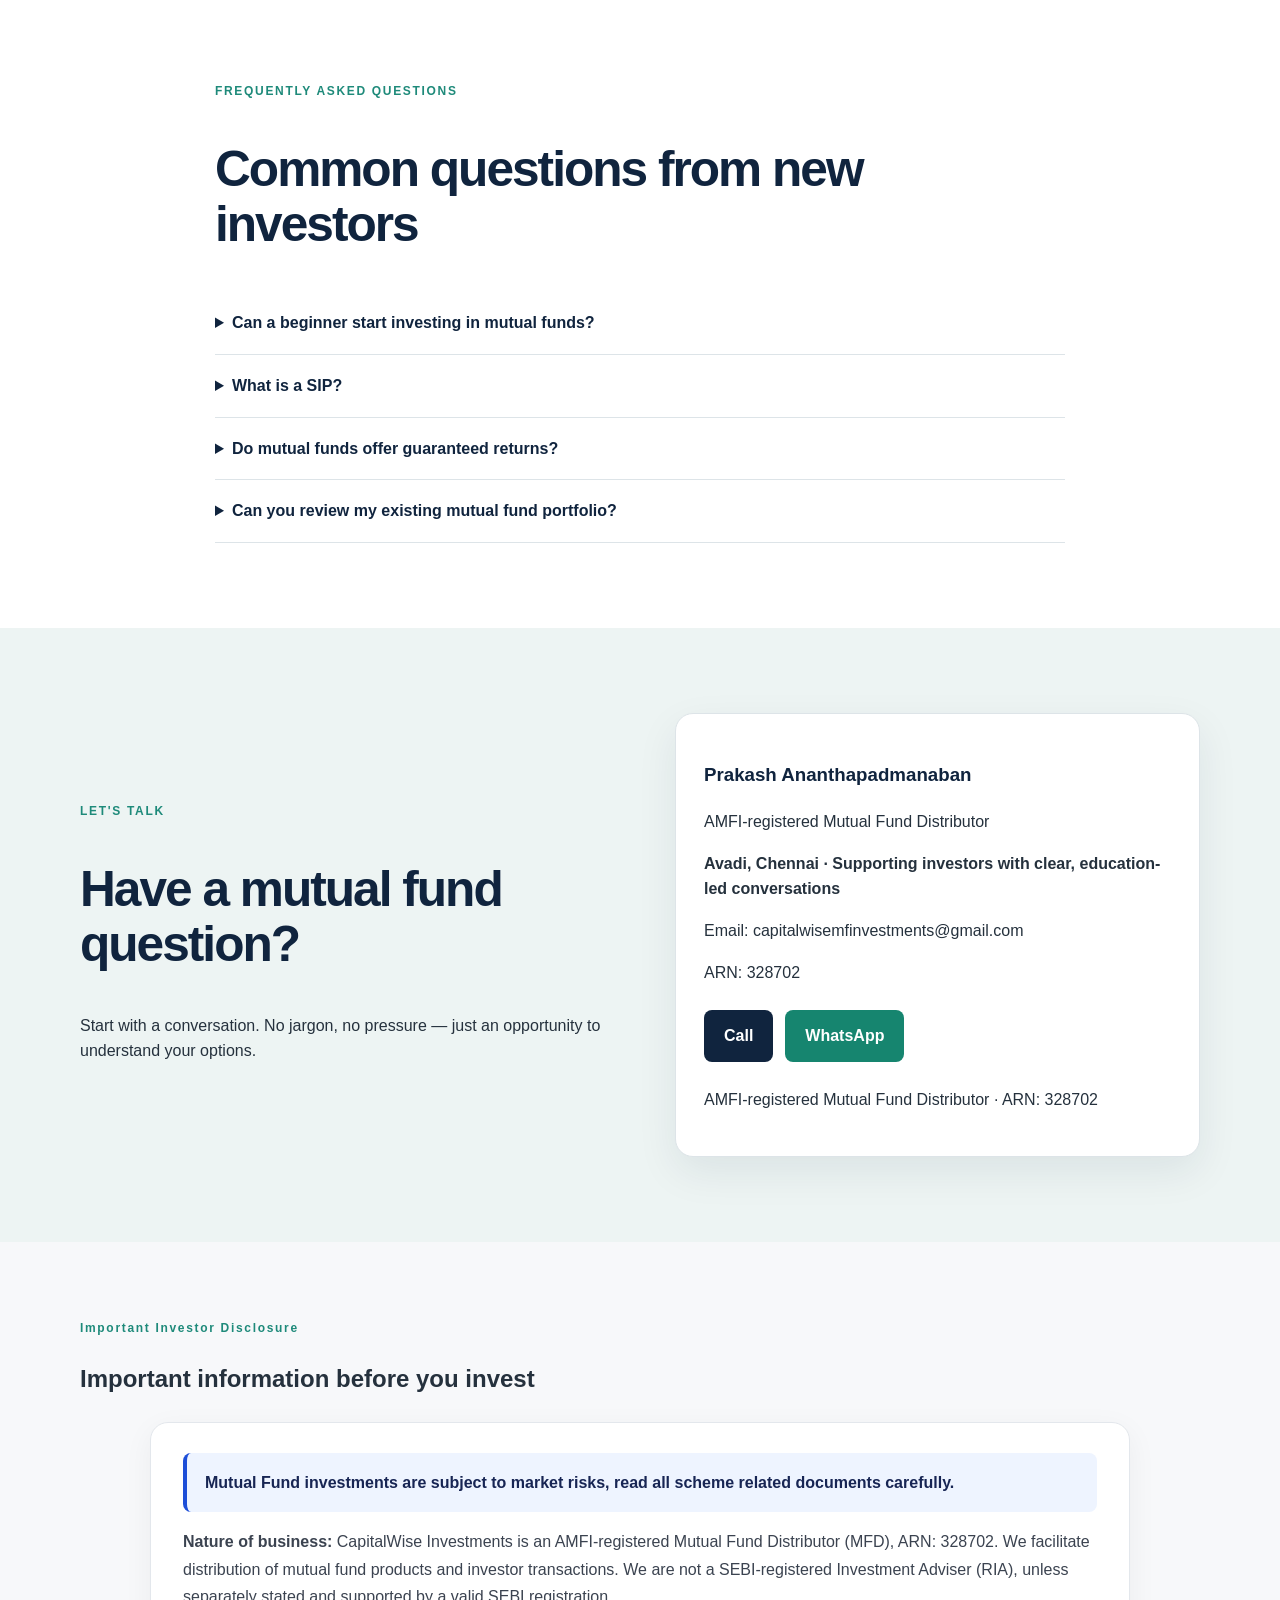
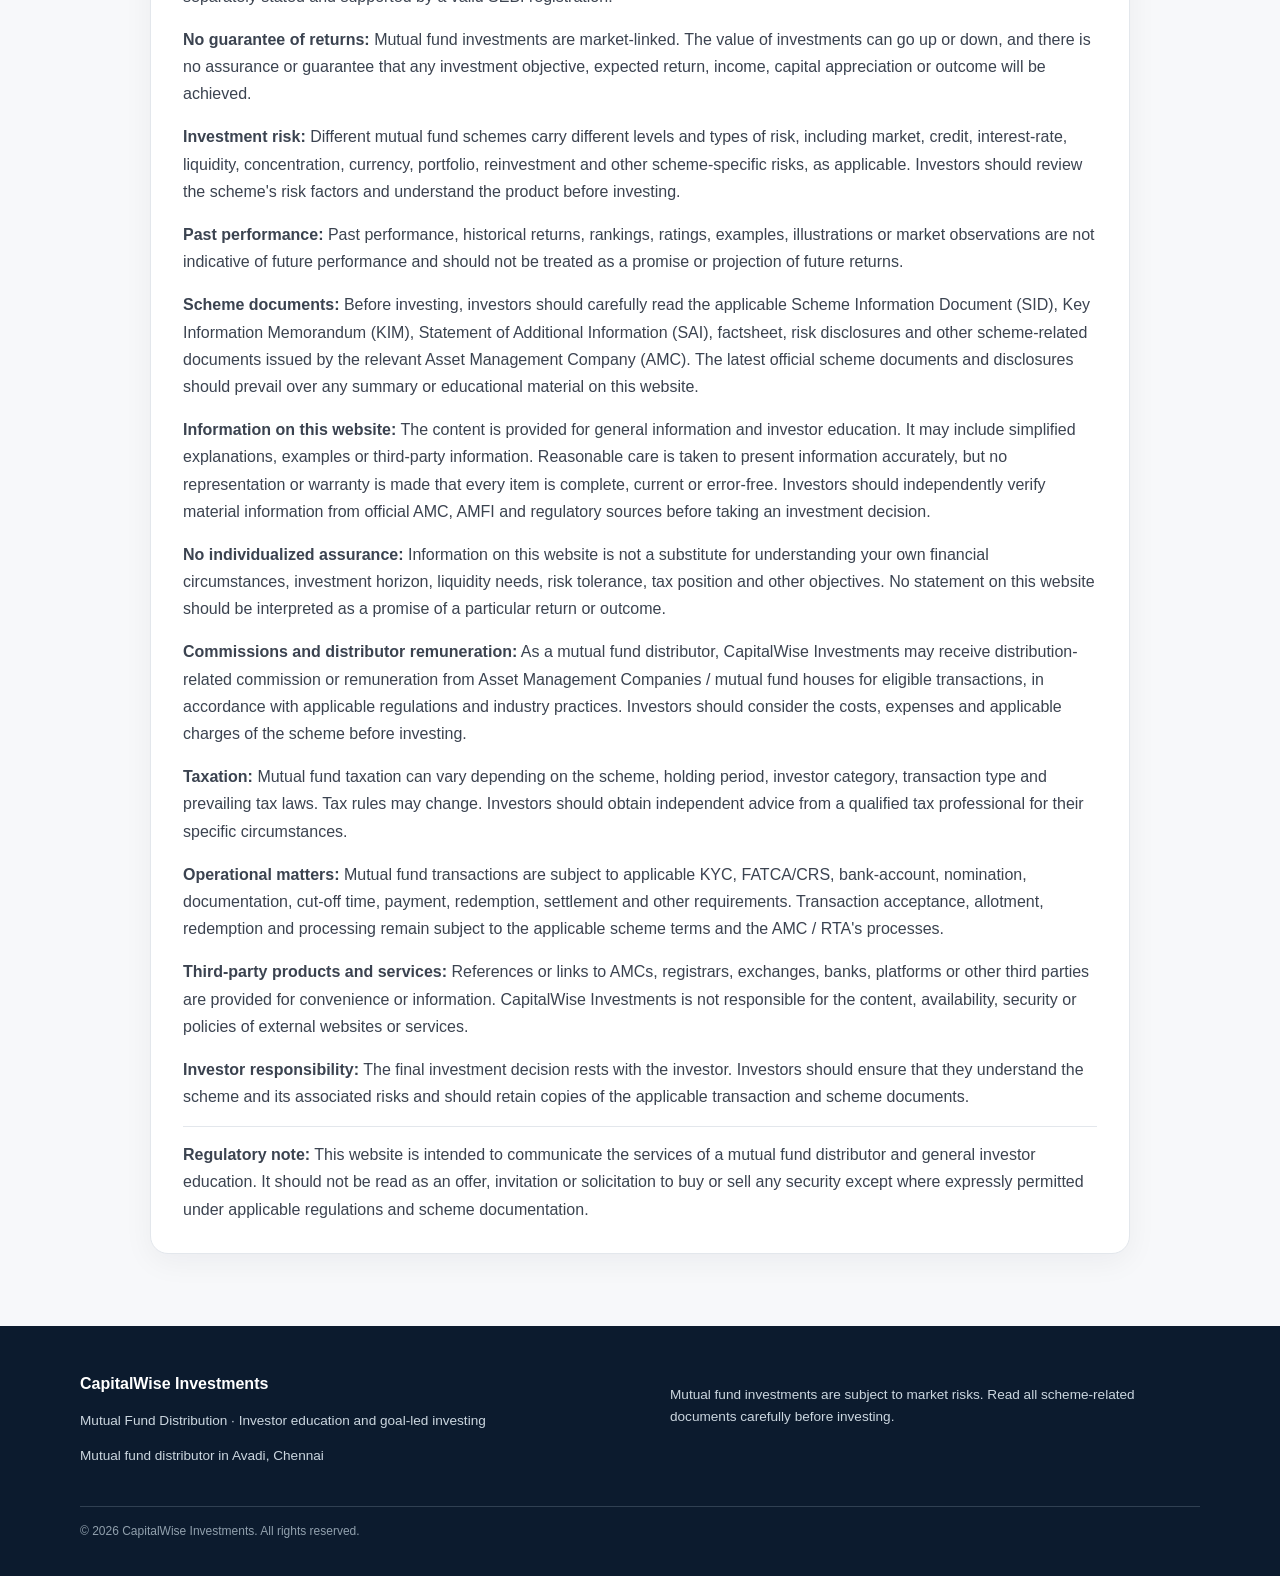
==== commit e1c9d8c7: "Refresh profile photo cache on homepage" ====
--- a/index.html
+++ b/index.html
@@ -37,7 +37,7 @@
       <p class="credentials">Prakash Ananthapadmanaban · AMFI-registered Mutual Fund Distributor · ARN: 328702</p>
     </div>
     <div class="hero-card">
-      <img class="portrait" src="assets/prakash-profile.jpg" alt="Prakash Ananthapadmanaban">
+      <img class="portrait" src="assets/prakash-profile.jpg?v=20261012" alt="Prakash Ananthapadmanaban">
       <h3>Prakash Ananthapadmanaban</h3>
       <p>Engineering background · MBA · PMP · 20+ years corporate experience</p>
       <div class="mini-points">
